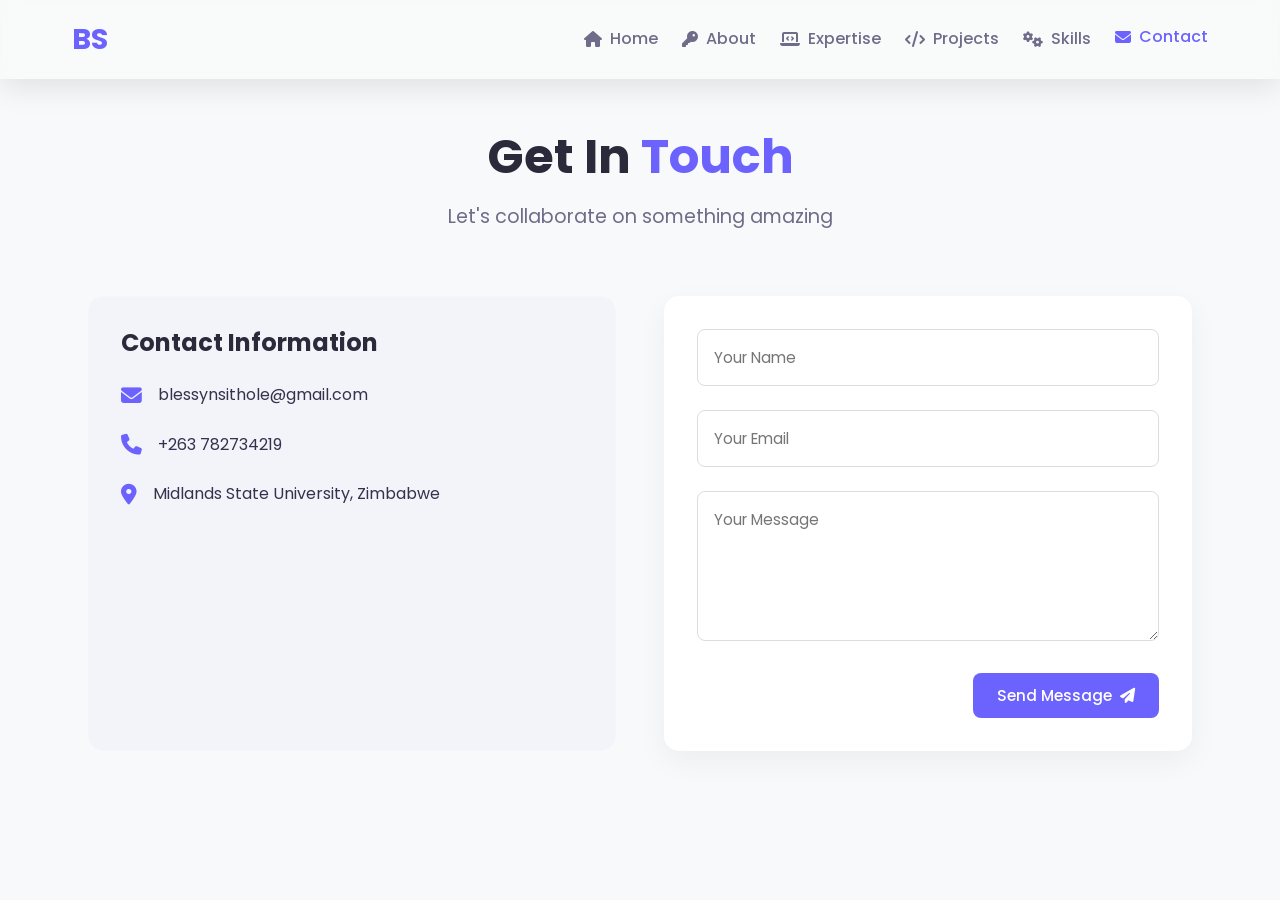
==== My portfolio/contact.html @ 65d7dfe2 "initial upload" ====
<!DOCTYPE html>
<html lang="en">
<head>
  <meta charset="UTF-8">
  <meta name="viewport" content="width=device-width, initial-scale=1.0">
  <title>Contact Me | Blessing's Portfolio</title>
  <link href="https://fonts.googleapis.com/css2?family=Poppins:wght@300;400;600;700&display=swap" rel="stylesheet">
  <link rel="stylesheet" href="https://cdnjs.cloudflare.com/ajax/libs/font-awesome/6.4.0/css/all.min.css">
  <link rel="stylesheet" href="navigation.css">
  <link rel="stylesheet" href="contact.css">
</head>
<body>
  <!-- Navigation -->
  <nav class="glass-nav">
    <div class="nav-container">
      <a href="index.html" class="logo">BS</a>
      <ul class="nav-links">
        <li><a href="index.html" class="nav-link"><i class="fas fa-home"></i> Home</a></li>
        <li><a href="about.html" class="nav-link"><i class="fas fa-key"></i> About</a></li>
        <li><a href="expertise.html" class="nav-link"><i class="fas fa-laptop-code"></i> Expertise</a></li>
        <li><a href="projects.html" class="nav-link"><i class="fas fa-code"></i> Projects</a></li>
        <li><a href="skills.html" class="nav-link"><i class="fas fa-cogs"></i> Skills</a></li>
        <li><a href="contact.html" class="nav-link active"><i class="fas fa-envelope"></i> Contact</a></li>
      </ul>
      <button class="menu-toggle">
        <i class="fas fa-bars"></i>
      </button>
    </div>
  </nav>

  <!-- Contact Section -->
  <main class="contact-page">
    <section class="contact-hero">
      <h1>Get In <span>Touch</span></h1>
      <p>Let's collaborate on something amazing</p>
    </section>

    <section class="contact-container">
      <div class="contact-info">
        <h2>Contact Information</h2>
        <div class="info-item">
          <i class="fas fa-envelope"></i>
          <span>blessynsithole@gmail.com</span>
        </div>
        <div class="info-item">
          <i class="fas fa-phone"></i>
          <span>+263 782734219</span>
        </div>
        <div class="info-item">
          <i class="fas fa-map-marker-alt"></i>
          <span>Midlands State University, Zimbabwe</span>
        </div>
      </div>

      <form class="contact-form" action="https://formspree.io/f/xzzraaaa" method="POST">
        <div class="form-group">
          <input type="text" name="name" placeholder="Your Name" required>
        </div>
        <div class="form-group">
          <input type="email" name="email" placeholder="Your Email" required>
        </div>
        <div class="form-group">
          <textarea name="message" placeholder="Your Message" required></textarea>
        </div>
        <div class="form-actions">
          <button type="submit" class="btn-submit">
            Send Message <i class="fas fa-paper-plane"></i>
          </button>
        </div>
      </form>
    </section>
  </main>

  <script src="shared.js"></script>
  <script src="contact.js"></script>
</body>
</html>
---- My portfolio/navigation.css ----
:root {
  --primary: #6C63FF;
  --primary-light: #8B85FF;
  --secondary: #4D4C72;
  --dark: #2A2A3B;
  --light: #F8F9FA;
  --accent: #FF6584;
  --accent-light: #FF8FA3;
  --text: #33334D;
  --text-light: #6D6D8A;
  --white: #FFFFFF;
  --black: #000000;
  --glass: rgba(255, 255, 255, 0.15);
  --glass-border: rgba(255, 255, 255, 0.2);
  --shadow: 0 8px 32px rgba(0, 0, 0, 0.1);
  --transition: all 0.3s cubic-bezier(0.25, 0.8, 0.25, 1);
}

* {
  margin: 0;
  padding: 0;
  box-sizing: border-box;
}

body {
  font-family: 'Poppins', sans-serif;
  line-height: 1.6;
  color: var(--text);
  background-color: var(--light);
  overflow-x: hidden;
}

.container {
  width: 90%;
  max-width: 1200px;
  margin: 0 auto;
  padding: 0 20px;
}

section {
  padding: 6rem 0;
}

h1, h2, h3, h4 {
  font-weight: 700;
  line-height: 1.2;
  color: var(--dark);
}

.btn {
  display: inline-block;
  padding: 0.8rem 1.8rem;
  border-radius: 50px;
  font-weight: 600;
  text-align: center;
  cursor: pointer;
  transition: var(--transition);
  border: none;
}

.btn-primary {
  background: var(--primary);
  color: var(--white);
}

.btn-primary:hover {
  background: var(--primary-light);
  transform: translateY(-3px);
  box-shadow: 0 10px 20px rgba(108, 99, 255, 0.3);
}

.glass-nav.scrolled .nav-links a {
  color: var(--white);
}

.glass-nav.scrolled .menu-toggle {
  color: var(--white);
}

.project-card,
.skill-bar {
  opacity: 0;
  transform: translateY(20px);
  transition: all 0.5s ease;
}

/* NAVIGATION STYLES */
.glass-nav {
  position: fixed;
  top: 0;
  width: 100%;
  background: var(--glass);
  backdrop-filter: blur(10px);
  border-bottom: 1px solid var(--glass-border);
  box-shadow: var(--shadow);
  z-index: 999;
  transition: var(--transition);
}

.nav-container {
  display: flex;
  justify-content: space-between;
  align-items: center;
  padding: 1rem 2rem;
  max-width: 1200px;
  margin: auto;
}

.logo {
  font-size: 1.8rem;
  font-weight: 700;
  color: var(--primary);
  text-decoration: none;
  transition: var(--transition);
}

.logo:hover {
  color: var(--primary-light);
}

.nav-links {
  display: flex;
  gap: 1.5rem;
  list-style: none;
}

.nav-link {
  text-decoration: none;
  font-weight: 500;
  color: var(--text-light);
  transition: var(--transition);
  display: flex;
  align-items: center;
  gap: 0.5rem;
  padding: 0.5rem 0;
}

.nav-link:hover,
.nav-link.active {
  color: var(--primary);
  transform: translateY(-2px);
}

.menu-toggle {
  display: none;
  background: none;
  border: none;
  color: var(--primary);
  cursor: pointer;
  transition: var(--transition);
  z-index: 1001;
  width: 40px;
  height: 40px;
  justify-content: center;
  align-items: center;
}

.menu-toggle i {
  font-size: 1.8rem;
}

/* Mobile Styles */
@media screen and (max-width: 768px) {
  .nav-links {
    position: fixed;
    top: 0;
    left: 0;
    width: 100%;
    height: 100vh;
    flex-direction: column;
    background: var(--dark);
    backdrop-filter: blur(12px);
    padding: 6rem 2rem 2rem;
    transform: translateX(-100%);
    transition: transform 0.4s ease, opacity 0.3s ease;
    z-index: 998;
    justify-content: flex-start;
    gap: 0;
  }

  .nav-links.active {
    transform: translateX(0);
  }

  .nav-link {
    padding: 1.5rem 0;
    font-size: 1.2rem;
    width: 100%;
    justify-content: center;
    border-bottom: 1px solid var(--glass-border);
    color: var(--white);
  }

  .nav-link:hover,
  .nav-link.active {
    color: var(--accent-light);
  }

  .menu-toggle {
    display: flex;
    position: relative;
  }

  .menu-toggle .fa-bars {
    display: block;
    transition: opacity 0.3s ease;
  }

  .menu-toggle .fa-times {
    position: absolute;
    opacity: 0;
    transition: opacity 0.3s ease;
  }

  .menu-toggle.active .fa-bars {
    opacity: 0;
  }

  .menu-toggle.active .fa-times {
    opacity: 1;
  }

  .glass-nav.scrolled .nav-links a {
    color: var(--white);
  }
}

/* Back to Top Button */
.back-to-top {
  position: fixed;
  bottom: -50px;
  right: 20px;
  width: 50px;
  height: 50px;
  background: var(--primary);
  color: white;
  border-radius: 50%;
  display: flex;
  align-items: center;
  justify-content: center;
  cursor: pointer;
  transition: all 0.3s ease;
  z-index: 99;
  opacity: 0;
}

.back-to-top.active {
  bottom: 20px;
  opacity: 1;
}

.back-to-top:hover {
  background: var(--primary-light);
  transform: translateY(-3px);
}
---- My portfolio/contact.css ----
@import url('base.css');

.contact-page {
  padding: 8rem 2rem 4rem;
  max-width: 1200px;
  margin: 0 auto;
}

.contact-hero {
  text-align: center;
  margin-bottom: 4rem;
  padding: 0 1rem;
}

.contact-hero h1 {
  font-size: clamp(2.5rem, 5vw, 3rem);
  margin-bottom: 1rem;
  line-height: 1.2;
  color: var(--dark);
}

.contact-hero h1 span {
  color: var(--primary);
}

.contact-hero p {
  color: var(--text-light);
  font-size: 1.2rem;
  max-width: 700px;
  margin: 0 auto;
}

.contact-container {
  display: grid;
  grid-template-columns: repeat(auto-fit, minmax(300px, 1fr));
  gap: 3rem;
  padding: 0 1rem;
}

.contact-info {
  padding: 2rem;
  border-radius: 15px;
  background: rgba(108, 99, 255, 0.03);
  border: 1px solid var(--glass-border);
}

.contact-info h2 {
  font-size: 1.5rem;
  margin-bottom: 1.5rem;
  color: var(--dark);
}

.info-item {
  display: flex;
  align-items: center;
  gap: 1rem;
  margin-bottom: 1.5rem;
}

.info-item i {
  font-size: 1.3rem;
  color: var(--primary);
}

.info-item span {
  color: var(--text);
}

.contact-form {
  padding: 2rem;
  background: var(--white);
  border-radius: 15px;
  box-shadow: 0 10px 30px rgba(0, 0, 0, 0.05);
  border: 1px solid var(--glass-border);
}

.form-group {
  margin-bottom: 1.5rem;
}

.form-group input,
.form-group textarea {
  width: 100%;
  padding: 1rem;
  border: 1px solid #ddd;
  border-radius: 8px;
  font-family: 'Poppins', sans-serif;
  font-size: 0.95rem;
  transition: var(--transition);
}

.form-group input:focus,
.form-group textarea:focus {
  outline: none;
  border-color: var(--primary);
  box-shadow: 0 0 0 3px rgba(108, 99, 255, 0.1);
}

.form-group textarea {
  min-height: 150px;
  resize: vertical;
}

/* Submit Button Styles */
.btn-submit {
  background: var(--primary);
  color: var(--white);
  padding: 0.7rem 1.5rem;
  border: none;
  border-radius: 8px;
  font-family: 'Poppins', sans-serif;
  font-size: 0.95rem;
  font-weight: 500;
  cursor: pointer;
  transition: var(--transition);
  display: inline-flex;
  align-items: center;
  gap: 0.5rem;
}

.btn-submit:hover {
  background: var(--primary-light);
  transform: translateY(-2px);
  box-shadow: 0 5px 15px rgba(108, 99, 255, 0.2);
}

.form-actions {
  text-align: right;
  margin-top: 1rem;
}

/* Responsive Adjustments */
@media (max-width: 768px) {
  .contact-page {
    padding: 6rem 1.5rem 3rem;
  }
  
  .contact-container {
    grid-template-columns: 1fr;
    padding: 0;
  }
  
  .btn-submit {
    padding: 0.65rem 1.25rem;
    font-size: 0.9rem;
  }
}

@media (max-width: 480px) {
  .contact-page {
    padding: 5rem 1rem 2rem;
  }
  
  .contact-hero h1 {
    font-size: 2rem;
  }
  
  .contact-info,
  .contact-form {
    padding: 1.5rem;
  }
  
  .form-actions {
    text-align: center;
  }
  
  .btn-submit {
    width: 100%;
    justify-content: center;
  }
}
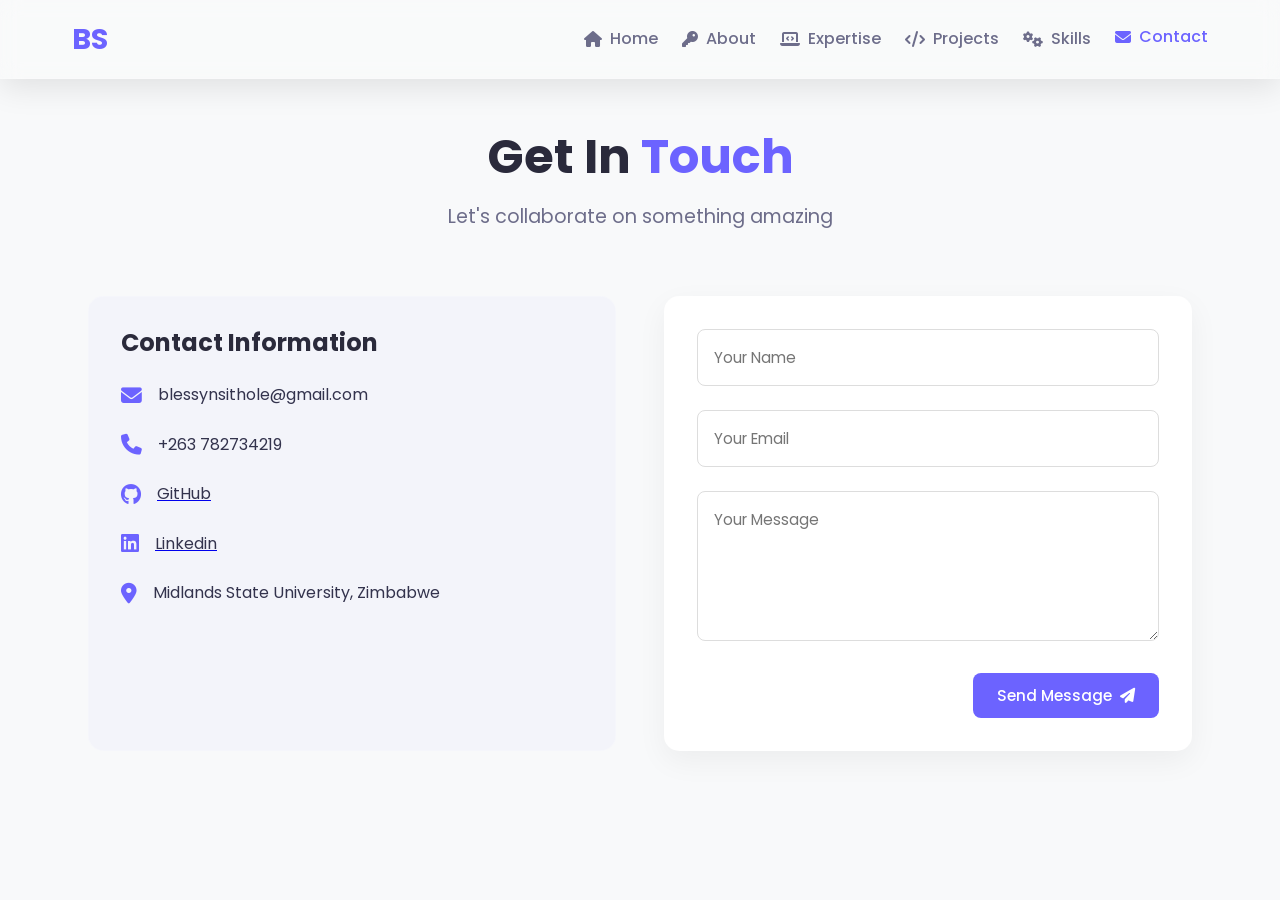
==== commit eab7f218: "Update contact.html" ====
--- a/My portfolio/contact.html
+++ b/My portfolio/contact.html
@@ -47,6 +47,14 @@
           <span>+263 782734219</span>
         </div>
         <div class="info-item">
+          <i class="fab fa-github"></i>
+          <a href="https://github.com/Blessynsithole"><span>GitHub</span></i></a>
+        </div>
+        <div class="info-item">
+          <i class="fab fa-linkedin"></i>
+          <a href="https://www.linkedin.com/in/blessing-n-sithole-126276203/"><span>Linkedin</span></i></a>
+        </div>
+        <div class="info-item">
           <i class="fas fa-map-marker-alt"></i>
           <span>Midlands State University, Zimbabwe</span>
         </div>
@@ -70,8 +78,7 @@
       </form>
     </section>
   </main>
-
   <script src="shared.js"></script>
   <script src="contact.js"></script>
 </body>
-</html>+</html>
